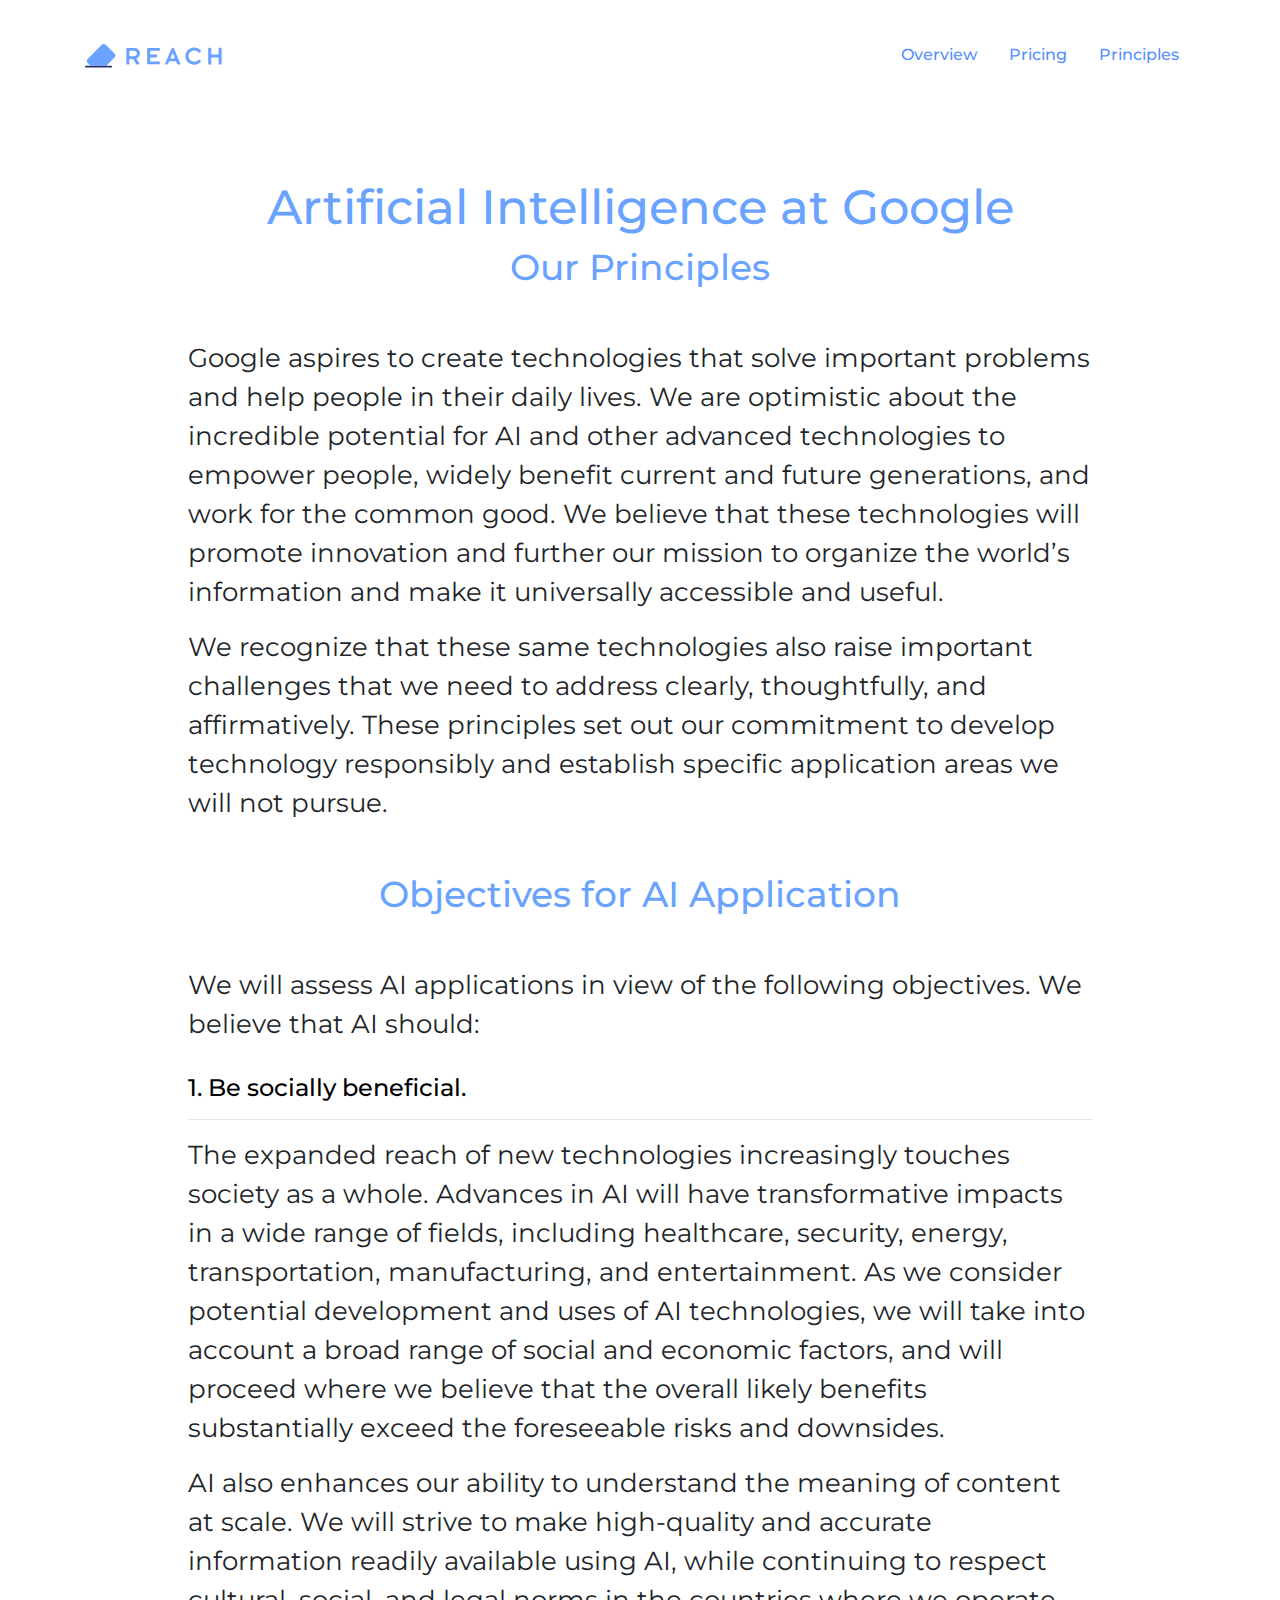
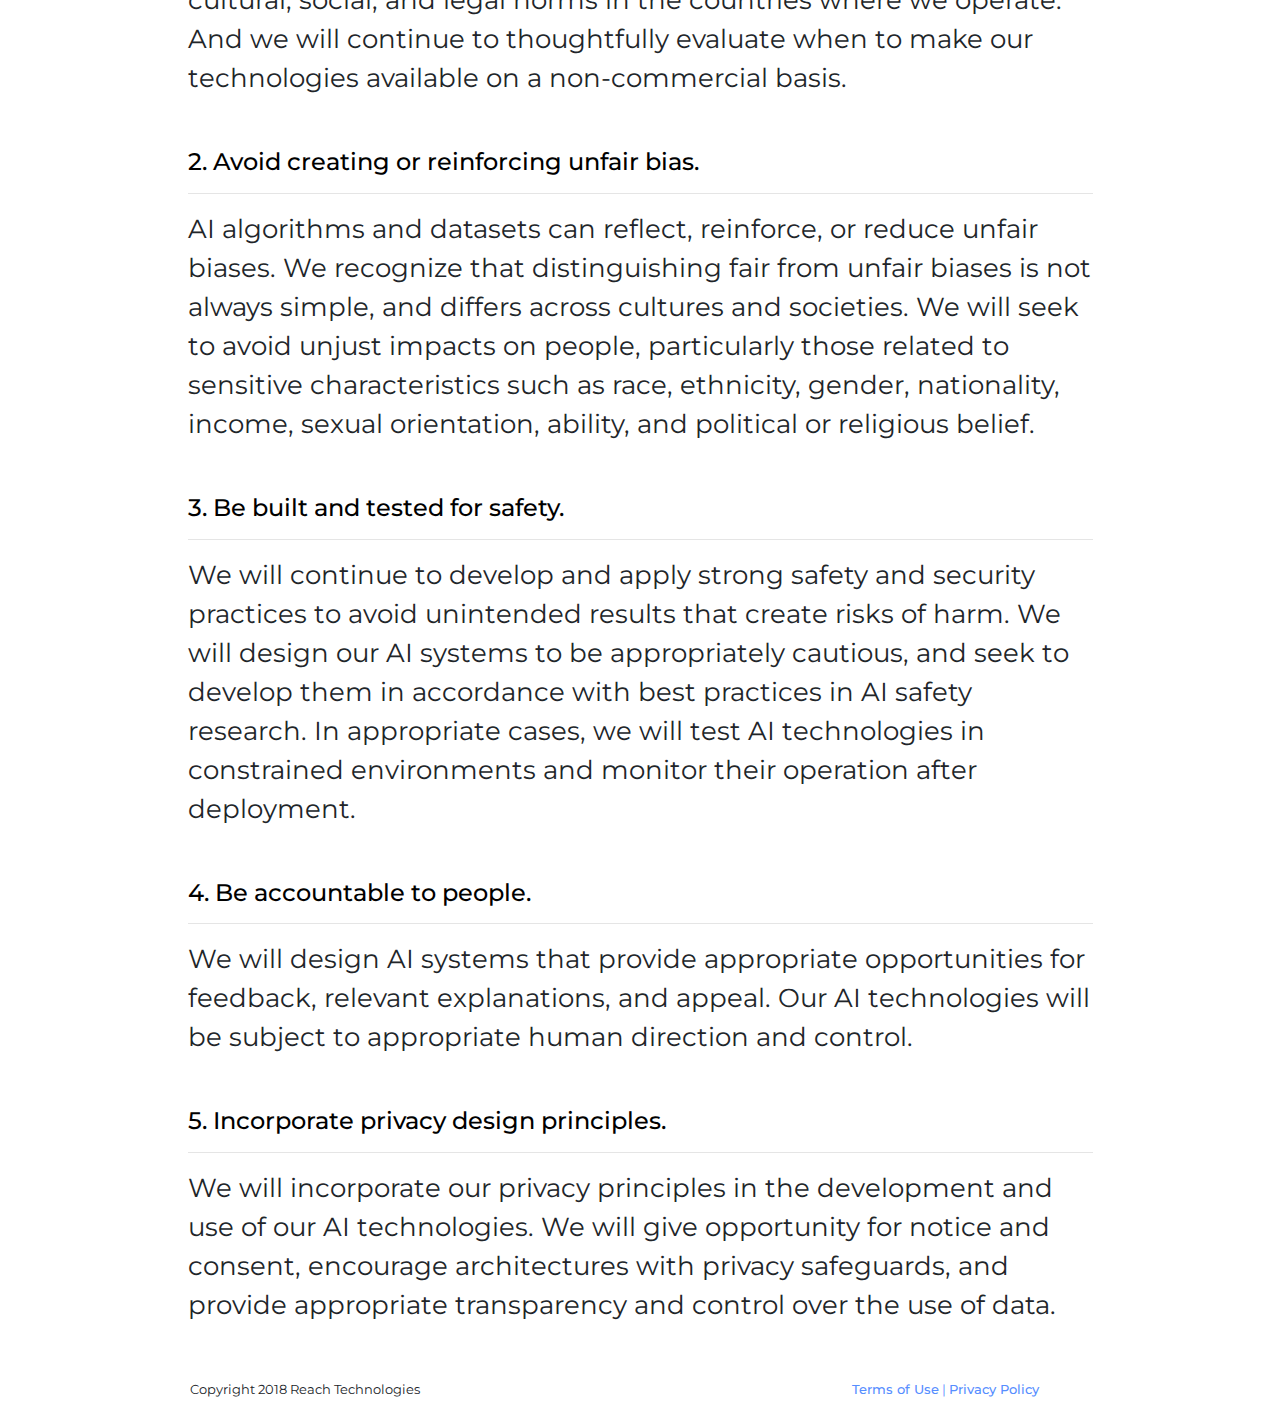
==== principles.html @ c73a4ddc "initial commit" ====
<!doctype html>
<html lang="en">
  <head>
    <!-- Required meta tags -->
    <meta charset="utf-8">
    <meta name="viewport" content="width=device-width, initial-scale=1, shrink-to-fit=no">

    <!-- Bootstrap CSS -->
    <link rel="stylesheet" href="assets/styles/bootstrap.min.css">
    <link rel="stylesheet" href="assets/styles/styles.css">
    <link rel="stylesheet" href="assets/styles/main.css">
    <link href="https://fonts.googleapis.com/css?family=Montserrat:300,400,500,600,700" rel="stylesheet">
    <link rel="stylesheet" href="https://use.fontawesome.com/releases/v5.5.0/css/all.css" integrity="sha384-B4dIYHKNBt8Bc12p+WXckhzcICo0wtJAoU8YZTY5qE0Id1GSseTk6S+L3BlXeVIU" crossorigin="anonymous">

    <title>Reach App</title>
  </head>
  <body>
    <nav class="navbar">
      <div class="container">
        <a class="navbar-brand" title="Reach" href="./index.html">
          <img src="assets/images/logo-color.svg" alt="Reach">
        </a>
        <div class="links" id="navbarNav">
          <a class="nav-link" href="./overview.html">Overview</a>
          <a class="nav-link" href="./overview.html#pricing">Pricing</a>
          <a class="nav-link" href="./principles.html">Principles</a>
        </div>
      </div>
    </nav>

    <main>
      <div class="container principle">
        <h1 class="principle-title text-center">Artificial Intelligence at Google</h1>
        <h2 class="principle-sub-title text-center">Our Principles</h2>

        <div class="principle-content">
          <p>Google aspires to create technologies that solve important problems and help people in their daily lives. We are optimistic about the incredible potential for AI and other advanced technologies to empower people, widely benefit current and future generations, and work for the common good. We believe that these technologies will promote innovation and further our mission to organize the world’s information and make it universally accessible and useful.</p>
          <p>We recognize that these same technologies also raise important challenges that we need to address clearly, thoughtfully, and affirmatively.  These principles set out our commitment to develop technology responsibly and establish specific application areas we will not pursue.</p>
        </div>

        <h2 class="principle-sub-title text-center">Objectives for AI Application</h2>

        <p class="description">We will assess AI applications in view of the following objectives. We believe that AI should:</p>

        <a data-toggle="collapse" href="#beneficial" aria-expanded="false" aria-controls="beneficial">
          <h4>1. Be socially beneficial.</h4>
        </a>
        <hr>
        <div class="content" id="beneficial">
          <p>The expanded reach of new technologies increasingly touches society as a whole. Advances in AI will have transformative impacts in a wide range of fields, including healthcare, security, energy, transportation, manufacturing, and entertainment. As we consider potential development and uses of AI technologies, we will take into account a broad range of social and economic factors, and will proceed where we believe that the overall likely benefits substantially exceed the foreseeable risks and downsides.</p>
          <p>AI also enhances our ability to understand the meaning of content at scale. We will strive to make high-quality and accurate information readily available using AI, while continuing to respect cultural, social, and legal norms in the countries where we operate. And we will continue to thoughtfully evaluate when to make our technologies available on a non-commercial basis.</p>
        </div>
        
        <a data-toggle="collapse" href="#unfair-bias" aria-expanded="false" aria-controls="unfair-bias">
          <h4>2. Avoid creating or reinforcing unfair bias.</h4>
        </a>
        <hr>
        <div class="content" id="unfair-bias">
          <p>AI algorithms and datasets can reflect, reinforce, or reduce unfair biases. We recognize that distinguishing fair from unfair biases is not always simple, and differs across cultures and societies. We will seek to avoid unjust impacts on people, particularly those related to sensitive characteristics such as race, ethnicity, gender, nationality, income, sexual orientation, ability, and political or religious belief.</p>
        </div>

        <a data-toggle="collapse" href="#safety" aria-expanded="false" aria-controls="safety">
          <h4>3. Be built and tested for safety.</h4>
        </a>
        <hr>
        <div class="content" id="safety">
          <p>We will continue to develop and apply strong safety and security practices to avoid unintended results that create risks of harm. We will design our AI systems to be appropriately cautious, and seek to develop them in accordance with best practices in AI safety research. In appropriate cases, we will test AI technologies in constrained environments and monitor their operation after deployment.</p>
        </div>

        <a data-toggle="collapse" href="#accountable" aria-expanded="false" aria-controls="accountable">
          <h4>4. Be accountable to people.</h4>
        </a>
        <hr>
        <div class="content" id="accountable">
          <p>We will design AI systems that provide appropriate opportunities for feedback, relevant explanations, and appeal. Our AI technologies will be subject to appropriate human direction and control.</p>
        </div>

        <a data-toggle="collapse" href="#privacy" aria-expanded="false" aria-controls="privacy">
          <h4>5. Incorporate privacy design principles.</h4>
        </a>
        <hr>
        <div class="content" id="privacy">
          <p>We will incorporate our privacy principles in the development and use of our AI technologies. We will give opportunity for notice and consent, encourage architectures with privacy safeguards, and provide appropriate transparency and control over the use of data.</p>
        </div>
        
      </div>

      <div class="row split legal">
        <div class="col-12 col-md-6 align-self-center left">
          <p>Copyright 2018 Reach Technologies</p>
        </div>
        <div class="col-12 col-md-6 align-self-center right">
          <p>
            <a href="#" title="Terms of Use">Terms of Use</a> 
            | 
            <a href="#" title="Privacy Policy">Privacy Policy</a>
          </p>
        </div>
      </div>
    </main>

    <script src="https://code.jquery.com/jquery-3.2.1.slim.min.js" integrity="sha384-KJ3o2DKtIkvYIK3UENzmM7KCkRr/rE9/Qpg6aAZGJwFDMVNA/GpGFF93hXpG5KkN" crossorigin="anonymous"></script>
    <script src="https://maxcdn.bootstrapcdn.com/bootstrap/4.0.0/js/bootstrap.min.js" integrity="sha384-JZR6Spejh4U02d8jOt6vLEHfe/JQGiRRSQQxSfFWpi1MquVdAyjUar5+76PVCmYl" crossorigin="anonymous"></script>
  </body>
</html>
---- assets/styles/styles.css ----
h3, h5 {
  font-weight: 400;
  line-height: 2em;
}

nav.navbar {
  position: relative;
  background-color: white;
  width: 100%;
  z-index: 1;
  padding: 2em 0px;
}

.navbar-brand img {
  height: 24px;
}

.navbar .links {
  display: flex;
  flex-direction: row;
}

main.landing-page {
  height: fit-content;
  background: linear-gradient(0deg, rgba(87, 142, 255, 0.25) 0%, rgb(255, 255, 255) 90%);
}

.landing-page .split {
  height: 100vh;
}

.contact-info {
  margin-top: 30px;
}

.contact-info a {
  display: inline-block;
  margin-right: 1em;
  font-weight: 600;
  text-decoration: none;
  font-size: 20px;
  line-height: 0;
  vertical-align: middle;
}

.contact-info a.newsletter:hover {
  color: #578efc;
  background-color: #ffffff;
  border: 1px #578efc solid;
}

.landing-page .legal {
  position: absolute;
  bottom: 0px;
  height: 50px;
  text-align: center;
  width: 100%;
  border-width: initial;
  border-style: none;
  border-color: initial;
  border-image: initial;
}

.row .right {
  text-align: center;
}

.row .left {
  padding: 0 5%;
}

.legal .left {
  text-align: center;
}

.legal p {
  font-size: 13px;
  display: inline-block;
}

.legal .right p, .legal .right p a {
  color: #578eff;
}

/* Overview Page */

.row.sectionIntro {
  padding: 1em 0 3.5em;
  min-height: 50vh;
  align-items: center;
  font-weight: 400;
  justify-content: center;
}

.sectionIntro blockquote {
  font-size: 1.15em;
}

.btn.btn-primary {
  border: none;
  background-color: #69a3ff;
  color: white;
  border-radius: 2em;
  padding: 1em 2em;
}

.row.section {
  padding: 3.5em 0;
  align-items: center;
  justify-content: center;
}

.section.split ul {
  padding-left: 20px;
}

.section1 ul li {
  line-height: 2;
  font-size: 1em;
}

.row.section2 {
  padding: 0 0 2.5em;
}

.row.section.section3 {
  padding: 0;
}

.section.split ul li {
  font-size: 1em;
  margin-bottom: .5em;
}

.sectionValueProps [class^="col"] img {
  width: 100%;
}

.sectionValueProps h6 {
  color: #69a3ff;
}

.section img.phone {
  max-height: 540px;
}

.bg-gradient-top-bottom {
  background: linear-gradient(0deg, rgba(255,255,255,1) 0%, rgba(87,142,255,.25) 90%);
}

.how-it-works h6 {
  margin: 1em 0;
}

.card-title {
  font-size: 2rem;
}

.card-header {
  padding: 0;
}

.card-header h4 {
  border-top: none;
  padding: 1em 0;
  text-transform: capitalize;
}

.bg-color-blue {
  background-color: #69a3ff;
  color: white;
}

.card:last-child {
  border: none;
  box-shadow: none !important;
}

.card:last-child .card-header {
  background-color: transparent;
}

.card-body table {
  width: 100%;
}

.basics {
  background-color: #1d2441;
  color: #fff;
  font-weight: bolder;
}

.complete {
  background-color: #69a3ff;
  color: #fff;
  font-weight: bolder;
}

.voters {
  background-color: #cdd9e5;
}

.footnote {
  position: absolute;
  bottom: 0;
  width: 100%;
}

.footnote p {
  margin: 0;
}

/* Principles */

.principle {
  max-width: 935px;
}

.principle-title {
  font-size: 48px 
}

.principle-sub-title {
  font-size: 36px;
}

.principle p {
  font-size: 26px;
  line-height: 1.5em;
}

h1.principle-title {
  line-height: 1.6em;
  margin: 60px 0 0;
  color: #69a3ff;
}

h2.principle-sub-title {
  color:  #69a3ff;
  margin-bottom: 50px;
}

.principle-content {
  margin-bottom: 50px;
}

.description {
  margin-bottom: 30px;
}

a h4 {
  color: black;
}

.collapseable h4 {
  margin: 30px 0;
}

.content {
  margin-bottom: 50px;
}
---- assets/styles/main.css ----
body {
  font-family: "Montserrat", sans-serif;
  line-height: 1.75;
  margin: 0;
  text-decoration: none;
}

nav.navbar-dark {
  position: relative;
  background-color: #1d2441;
}

a {
  color: #578eff;
  font-weight: 500;
}

a:hover {
  text-decoration: none;
}

h1.headline {
  font-size: 2.5em;
  font-weight: 300;
  margin: 10% 0 10%;
  line-height: 1.75;
}

.contact-info a.newsletter {
  height: 50px;
  width: 100%;
  max-width: 250px;
  line-height: 50px;
  padding: 0 20px;
  border-radius: 25px;
  background-color: #578efc;
  color: #ffffff;
  margin: 0 auto;
  text-align: center;
  font-weight: normal;
}

.row .right img {
  max-height: 420px;
  margin-bottom: 1.25em;
}

.row .right a.login {
  background-color: #fff;
  color: #578eff;
}

a.login, a.apps {
  display: inline-block;
  height: 50px;
  vertical-align: middle;
  margin: 10px;
}

a.login {
  max-width: 150px;
  width: 100%;
  height: 50px;
  border-radius: 28.5px;
  font-size: 16px;
  font-weight: 500;
  letter-spacing: 0.3px;
  line-height: 50px;
  text-align: center;
  color: var(--dodger-blue);
  display: inline-block;
  text-decoration: none;
  /* margin-bottom: 10%; */
}

a.apps img {
  height: 50px;
}

/* Overview Page */

.bg-color-base {
  background-color: #1d2441;
  color: white;
}

.section.split img.phone, .section.how-it-works img.phone {
  display: block;
  max-width: 100%;
  margin: auto;
}

.row.split.legal {
width: 100%;
}

@media screen and (max-width: 1145px) {
  a.login, a.apps {
      margin: 10px auto;
      display: block;
  }
}

@media only screen and (max-width: 767px) {
  .navbar .container {
      justify-content: center;
  }

  nav.navbar {
      position: relative;
      padding: 1em 0;
  }

  .navbar .links {
      margin-top: 1em;
      justify-content: center;
      width: 100%;
  }

  .navbar .links .nav-link {
      font-size: 90%;
      padding: 0.5em;
  }

  .landing-page .split {
      height: auto;
  }

  h1.headline {
    font-size: 1.5em;
    margin: 1em auto 0 auto;
    width: 90%;
    text-align: center;
  }

  .contact-info {
      text-align: center;
      margin: 2em 0;
  }

  .landing-page .legal {
    position: static;
    width: auto;
    height: auto;
    margin-bottom: 2em;
  }
}

@media screen and (max-width: 450px) {
  .row.split.legal {
    margin: 0;
  }

  .row.section1 h3 {
      text-align: center;
      margin-bottom: 1em;
  }

  .footnote {
    position: static !important;
    margin-top: 2em;
  }
}
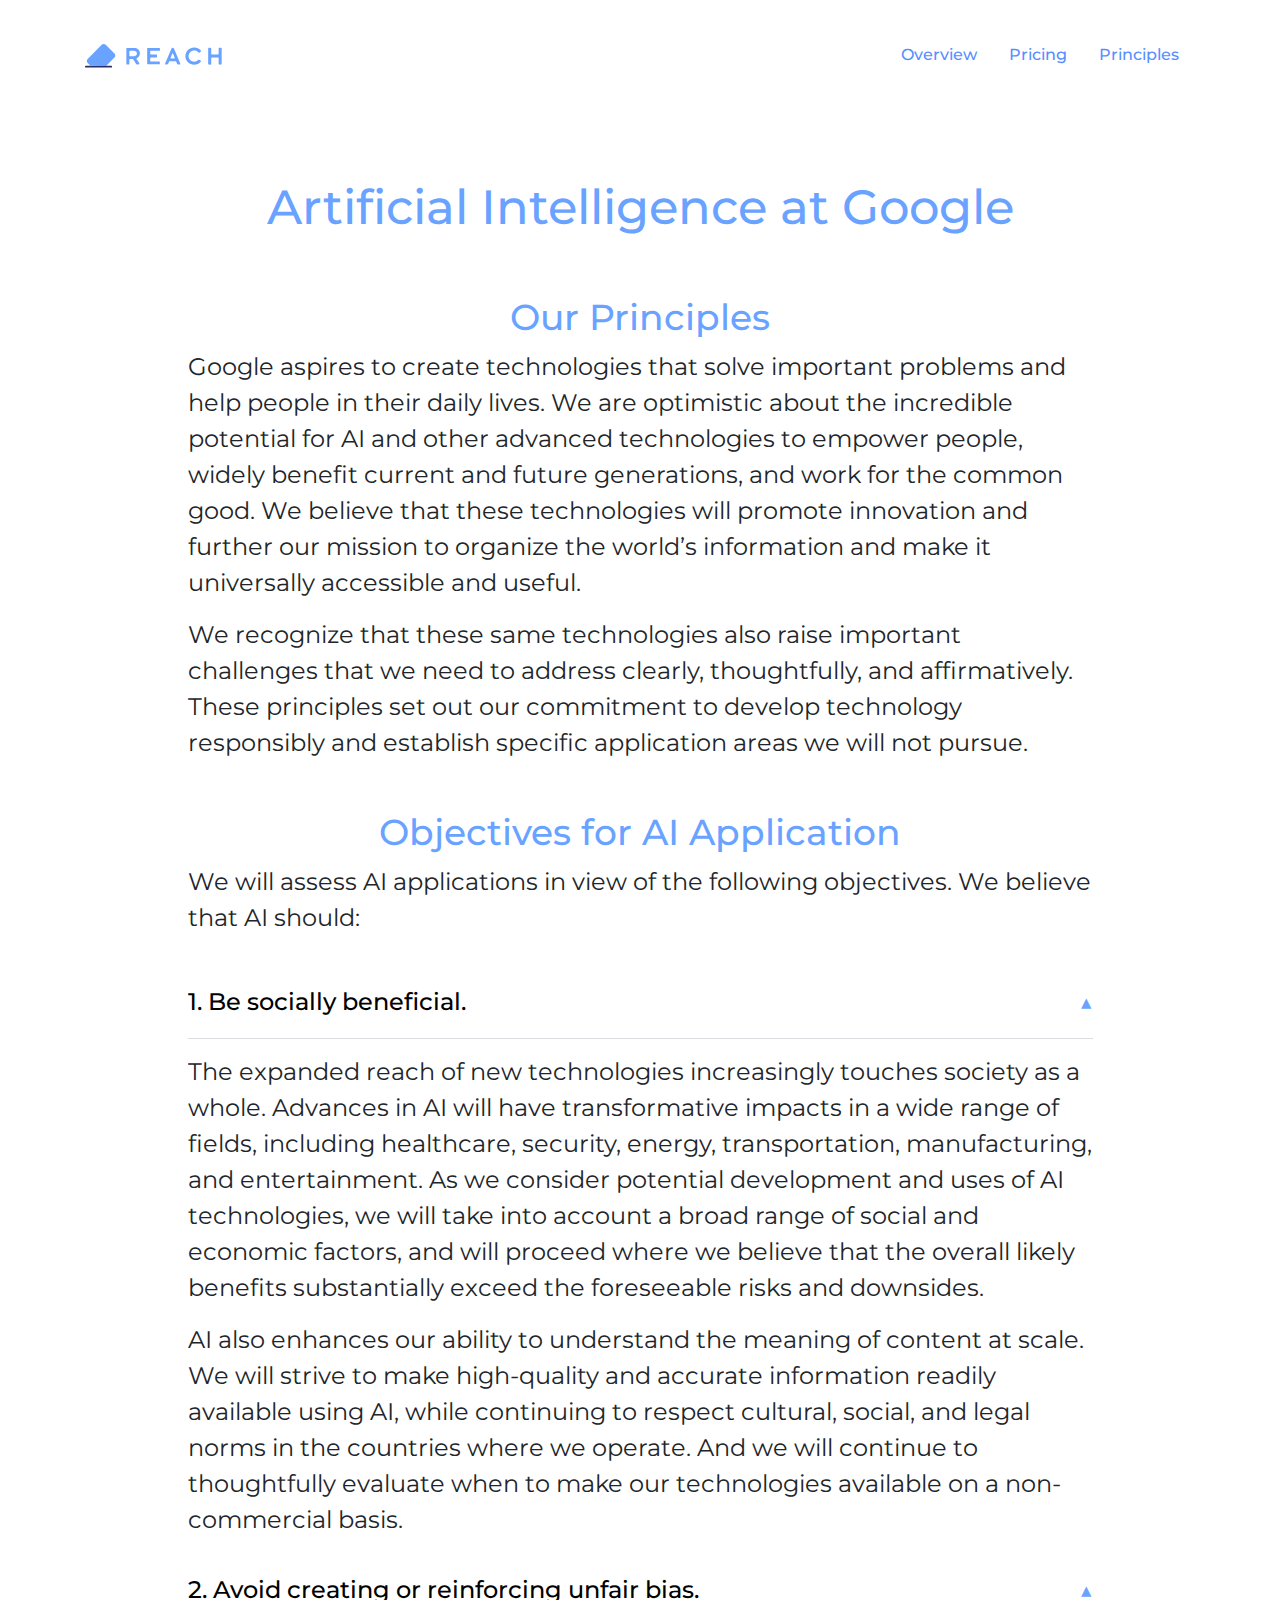
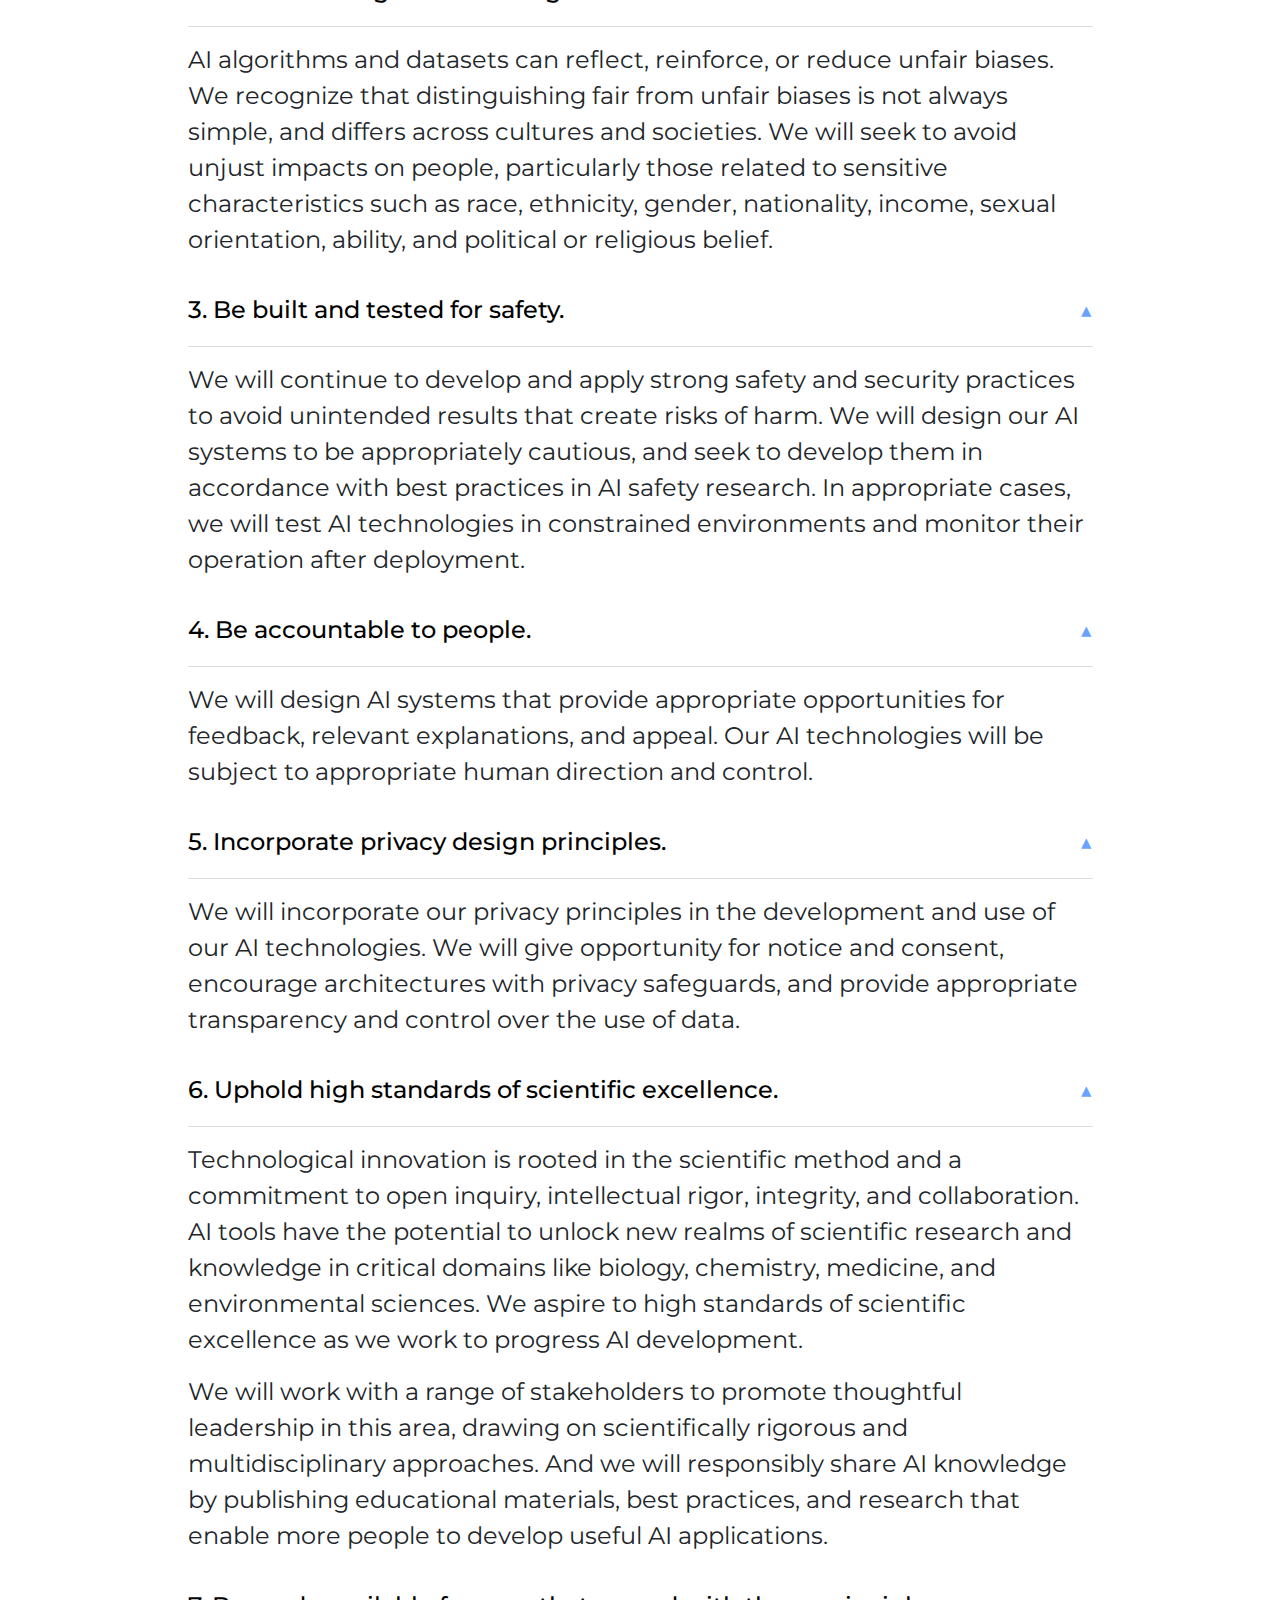
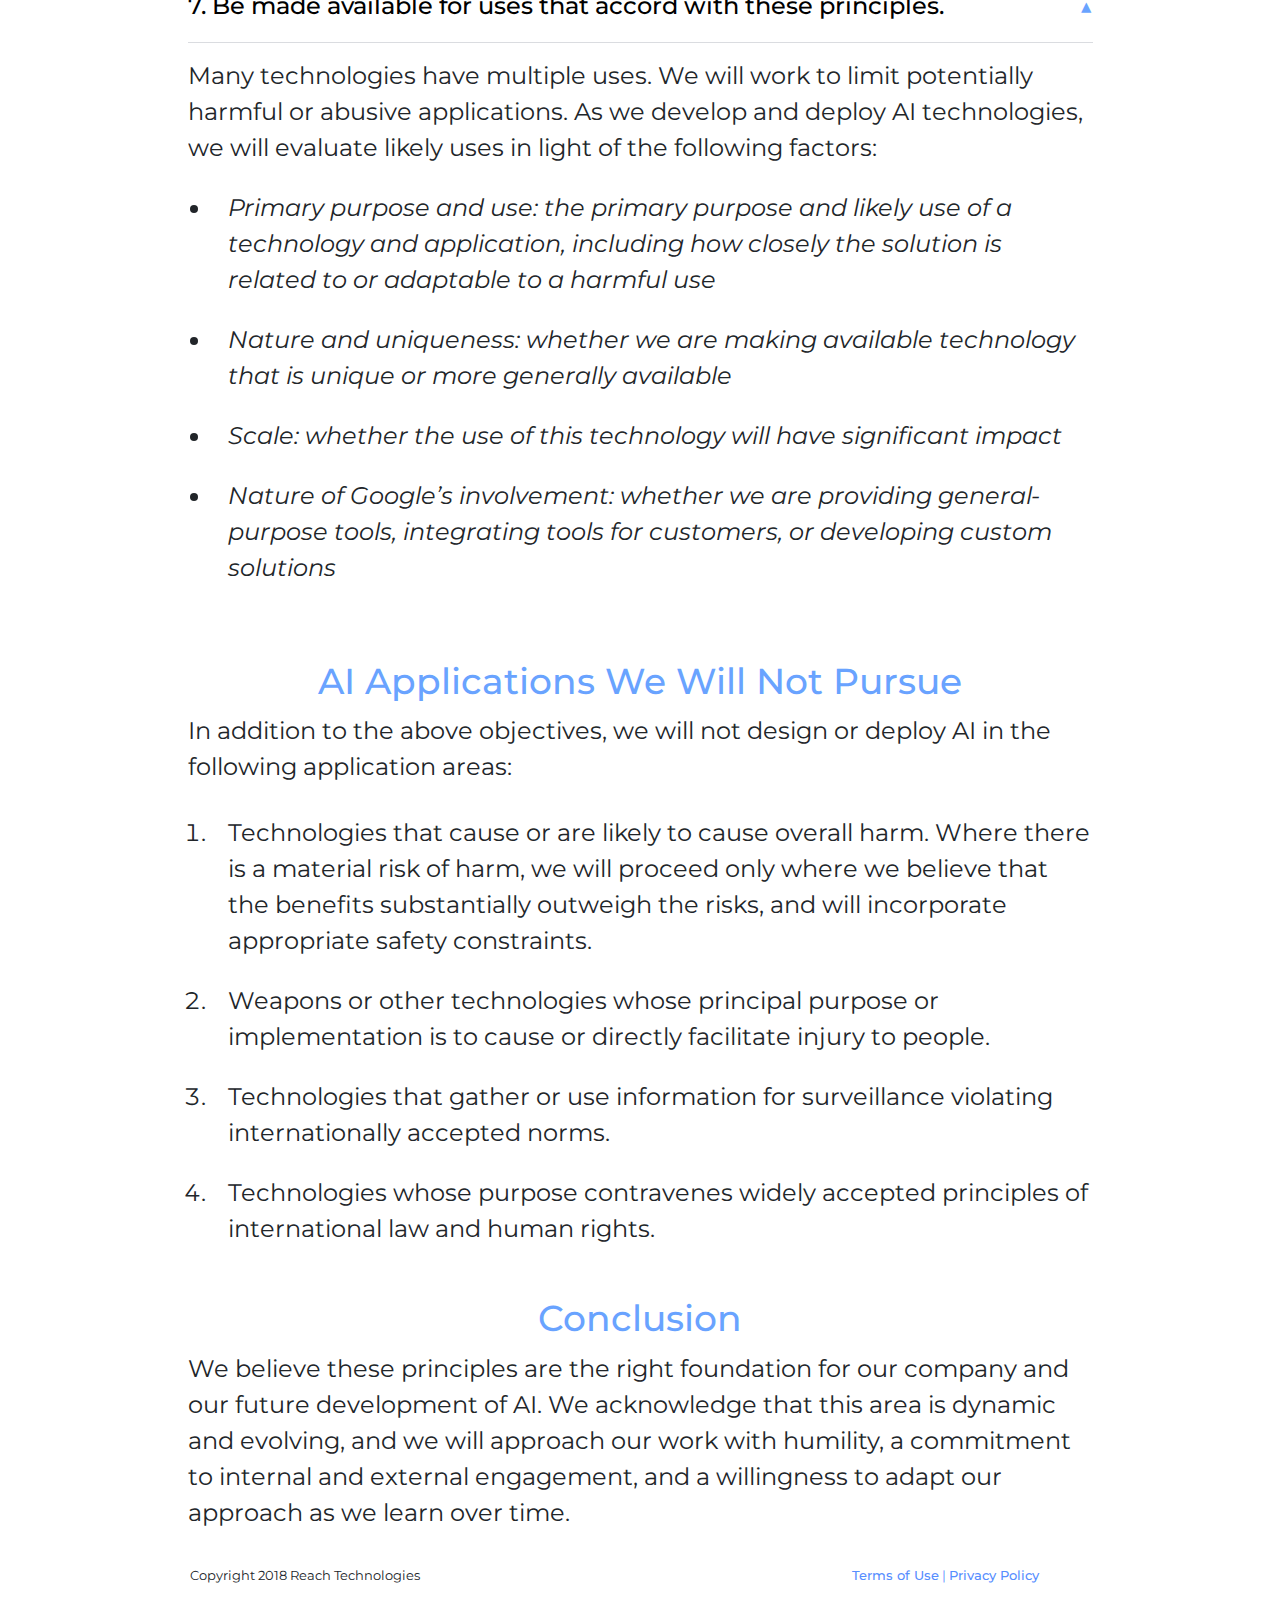
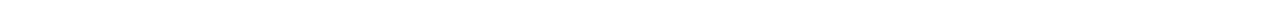
==== commit a2b93cc4: "2nd commit" ====
--- a/principles.html
+++ b/principles.html
@@ -42,47 +42,74 @@
 
         <p class="description">We will assess AI applications in view of the following objectives. We believe that AI should:</p>
 
-        <a data-toggle="collapse" href="#beneficial" aria-expanded="false" aria-controls="beneficial">
-          <h4>1. Be socially beneficial.</h4>
-        </a>
-        <hr>
-        <div class="content" id="beneficial">
+        <button class="collapsible">
+          1. Be socially beneficial.
+        </button>
+        <div class="content">
           <p>The expanded reach of new technologies increasingly touches society as a whole. Advances in AI will have transformative impacts in a wide range of fields, including healthcare, security, energy, transportation, manufacturing, and entertainment. As we consider potential development and uses of AI technologies, we will take into account a broad range of social and economic factors, and will proceed where we believe that the overall likely benefits substantially exceed the foreseeable risks and downsides.</p>
           <p>AI also enhances our ability to understand the meaning of content at scale. We will strive to make high-quality and accurate information readily available using AI, while continuing to respect cultural, social, and legal norms in the countries where we operate. And we will continue to thoughtfully evaluate when to make our technologies available on a non-commercial basis.</p>
         </div>
         
-        <a data-toggle="collapse" href="#unfair-bias" aria-expanded="false" aria-controls="unfair-bias">
-          <h4>2. Avoid creating or reinforcing unfair bias.</h4>
-        </a>
-        <hr>
-        <div class="content" id="unfair-bias">
+        <button class="collapsible">
+          2. Avoid creating or reinforcing unfair bias.
+        </button>
+        <div class="content">
           <p>AI algorithms and datasets can reflect, reinforce, or reduce unfair biases. We recognize that distinguishing fair from unfair biases is not always simple, and differs across cultures and societies. We will seek to avoid unjust impacts on people, particularly those related to sensitive characteristics such as race, ethnicity, gender, nationality, income, sexual orientation, ability, and political or religious belief.</p>
         </div>
 
-        <a data-toggle="collapse" href="#safety" aria-expanded="false" aria-controls="safety">
-          <h4>3. Be built and tested for safety.</h4>
-        </a>
-        <hr>
-        <div class="content" id="safety">
+        <button class="collapsible">
+          3. Be built and tested for safety.
+        </button>
+        <div class="content">
           <p>We will continue to develop and apply strong safety and security practices to avoid unintended results that create risks of harm. We will design our AI systems to be appropriately cautious, and seek to develop them in accordance with best practices in AI safety research. In appropriate cases, we will test AI technologies in constrained environments and monitor their operation after deployment.</p>
         </div>
 
-        <a data-toggle="collapse" href="#accountable" aria-expanded="false" aria-controls="accountable">
-          <h4>4. Be accountable to people.</h4>
-        </a>
-        <hr>
-        <div class="content" id="accountable">
+        <button class="collapsible">
+          4. Be accountable to people.
+        </button>
+        <div class="content">
           <p>We will design AI systems that provide appropriate opportunities for feedback, relevant explanations, and appeal. Our AI technologies will be subject to appropriate human direction and control.</p>
         </div>
 
-        <a data-toggle="collapse" href="#privacy" aria-expanded="false" aria-controls="privacy">
-          <h4>5. Incorporate privacy design principles.</h4>
-        </a>
-        <hr>
-        <div class="content" id="privacy">
+        <button class="collapsible">
+          5. Incorporate privacy design principles.
+        </button>
+        <div class="content">
           <p>We will incorporate our privacy principles in the development and use of our AI technologies. We will give opportunity for notice and consent, encourage architectures with privacy safeguards, and provide appropriate transparency and control over the use of data.</p>
         </div>
-        
+
+        <button class="collapsible">
+          6. Uphold high standards of scientific excellence.
+        </button>
+        <div class="content">
+          <p>Technological innovation is rooted in the scientific method and a commitment to open inquiry, intellectual rigor, integrity, and collaboration. AI tools have the potential to unlock new realms of scientific research and knowledge in critical domains like biology, chemistry, medicine, and environmental sciences. We aspire to high standards of scientific excellence as we work to progress AI development.</p>
+          <p>We will work with a range of stakeholders to promote thoughtful leadership in this area, drawing on scientifically rigorous and multidisciplinary approaches. And we will responsibly share AI knowledge by publishing educational materials, best practices, and research that enable more people to develop useful AI applications.</p>
+        </div>
+
+        <button class="collapsible">
+            7. Be made available for uses that accord with these principles.
+          </button>
+          <div class="content">
+            <p>Many technologies have multiple uses. We will work to limit potentially harmful or abusive applications. As we develop and deploy AI technologies, we will evaluate likely uses in light of the following factors:</p>
+            <ul class="list">
+              <li>Primary purpose and use: the primary purpose and likely use of a technology and application, including how closely the solution is related to or adaptable to a harmful use</li>
+              <li>Nature and uniqueness: whether we are making available technology that is unique or more generally available</li>
+              <li>Scale: whether the use of this technology will have significant impact</li>
+              <li>Nature of Google’s involvement: whether we are providing general-purpose tools, integrating tools for customers, or developing custom solutions</li>
+            </ul>
+          </div>
+
+        <h2 class="principle-sub-title text-center conclusion">AI Applications We Will Not Pursue</h2>
+        <p class="description">In addition to the above objectives, we will not design or deploy AI in the following application areas:</p>
+        <ol class="list">
+          <li>Technologies that cause or are likely to cause overall harm. Where there is a material risk of harm, we will proceed only where we believe that the benefits substantially outweigh the risks, and will incorporate appropriate safety constraints.</li>
+          <li>Weapons or other technologies whose principal purpose or implementation is to cause or directly facilitate injury to people.</li>
+          <li>Technologies that gather or use information for surveillance violating internationally accepted norms.</li>
+          <li>Technologies whose purpose contravenes widely accepted principles of international law and human rights.</li>
+        </ol>
+
+        <h2 class="principle-sub-title text-center conclusion">Conclusion</h2>
+        <p class="description">We believe these principles are the right foundation for our company and our future development of AI. We acknowledge that this area is dynamic and evolving, and we will approach our work with humility, a commitment to internal and external engagement, and a willingness to adapt our approach as we learn over time.</p>
       </div>
 
       <div class="row split legal">
@@ -99,7 +126,22 @@
       </div>
     </main>
 
-    <script src="https://code.jquery.com/jquery-3.2.1.slim.min.js" integrity="sha384-KJ3o2DKtIkvYIK3UENzmM7KCkRr/rE9/Qpg6aAZGJwFDMVNA/GpGFF93hXpG5KkN" crossorigin="anonymous"></script>
-    <script src="https://maxcdn.bootstrapcdn.com/bootstrap/4.0.0/js/bootstrap.min.js" integrity="sha384-JZR6Spejh4U02d8jOt6vLEHfe/JQGiRRSQQxSfFWpi1MquVdAyjUar5+76PVCmYl" crossorigin="anonymous"></script>
+    <script>
+      var coll = document.getElementsByClassName("collapsible");
+      var i;
+
+      for (i = 0; i < coll.length; i++) {
+        coll[i].addEventListener("click", function() {
+          this.classList.toggle("active");
+          var content = this.nextElementSibling;
+          var maxHeight = content.style.maxHeight.substr(0, content.style.maxHeight.indexOf('p'));
+          if (!maxHeight || maxHeight > 0){
+            content.style.maxHeight = '0px';
+          } else {
+            content.style.maxHeight = content.scrollHeight + "px";
+          } 
+        });
+      }
+    </script>
   </body>
 </html>--- a/assets/styles/styles.css
+++ b/assets/styles/styles.css
@@ -225,7 +225,7 @@
 }
 
 .principle p {
-  font-size: 26px;
+  font-size: 24px;
   line-height: 1.5em;
 }
 
@@ -237,7 +237,22 @@
 
 h2.principle-sub-title {
   color:  #69a3ff;
-  margin-bottom: 50px;
+  margin: 50px 0px 10px 0px;
+}
+
+.principle .list {
+  padding-left: 24px;
+}
+
+.principle .list li {
+  padding-left: 16px;
+  font-size: 24px;
+  line-height: 1.5em;
+  margin: 1em 0;
+}
+
+.content ul li {
+  font-style: italic;
 }
 
 .principle-content {
@@ -252,10 +267,38 @@
   color: black;
 }
 
-.collapseable h4 {
-  margin: 30px 0;
+.collapsible {
+  cursor: pointer;
+  width: 100%;
+  text-align: left;
+  outline: none;
+  font-size: 1.5rem;
+  font-weight: 500;
+  padding: 15px 0px;
+  border: none;
+  background: none;
+  border-bottom: 1px solid #dadce0;
+}
+
+.collapsible:focus {
+  outline: none;
+}
+
+.collapsible:after {
+  content: '\25b2';
+  font-weight: bold;
+  float: right;
+  color: #69a3ff;
+}
+
+.active:after {
+  content: "\25bc";
+  color: #69a3ff;
 }
 
 .content {
-  margin-bottom: 50px;
-}
+  padding-top: 15px;
+  max-height: 100%;
+  overflow: hidden;
+  transition: max-height 0.5s ease-out;
+}
--- a/assets/styles/main.css
+++ b/assets/styles/main.css
@@ -91,7 +91,7 @@
 }
 
 .row.split.legal {
-width: 100%;
+  width: 100%;
 }
 
 @media screen and (max-width: 1145px) {
